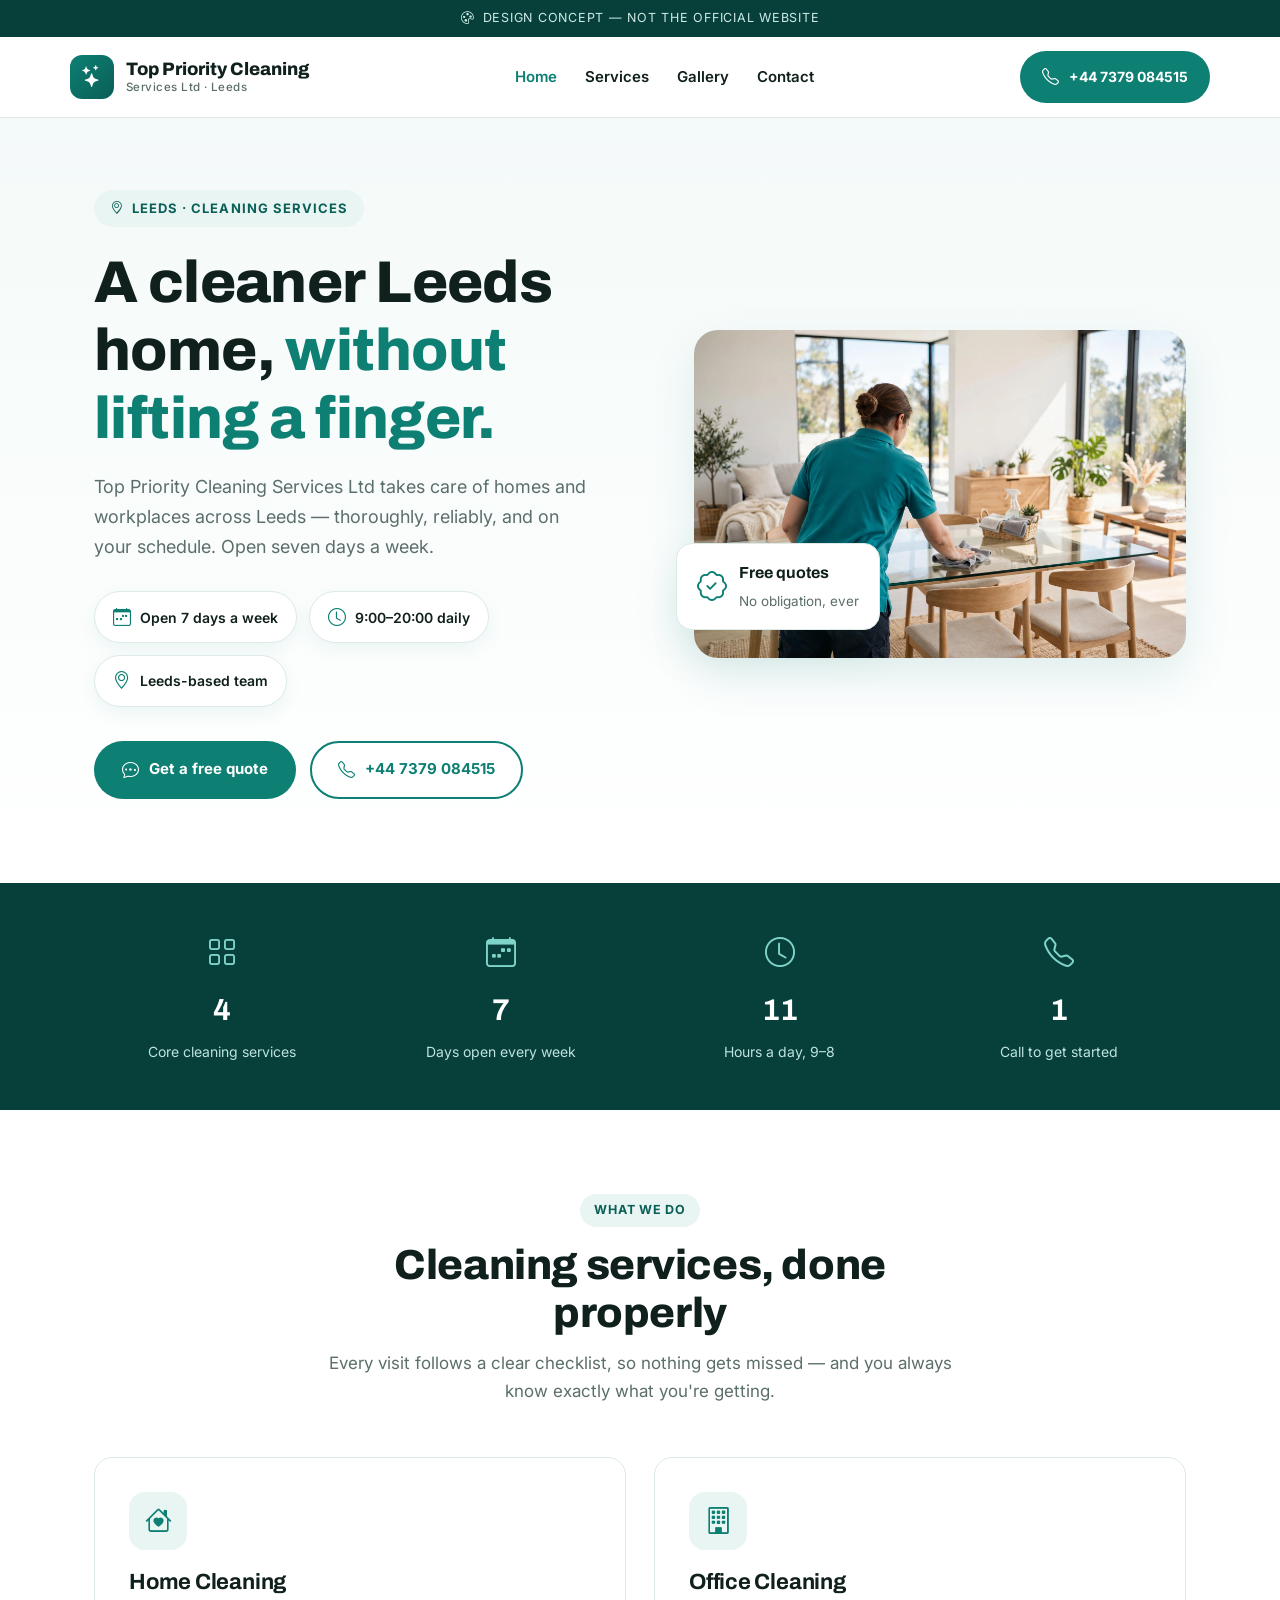
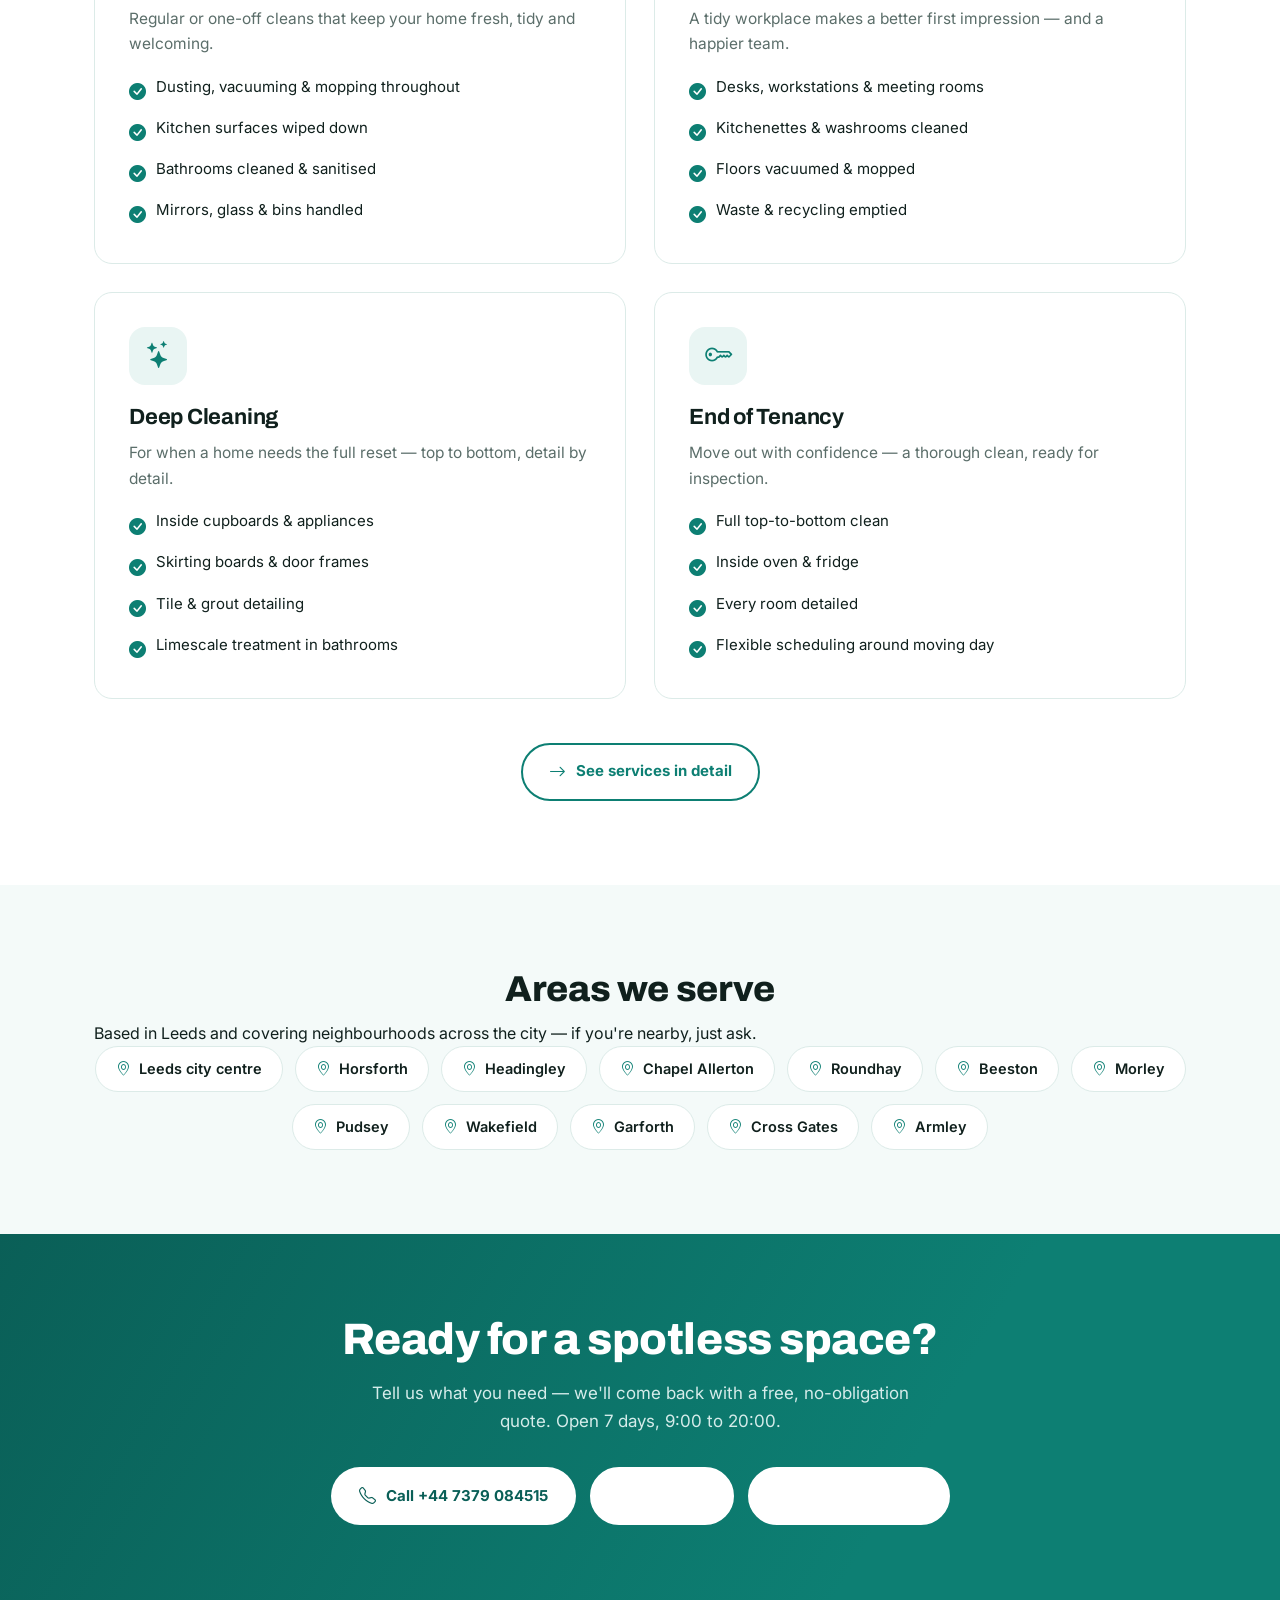
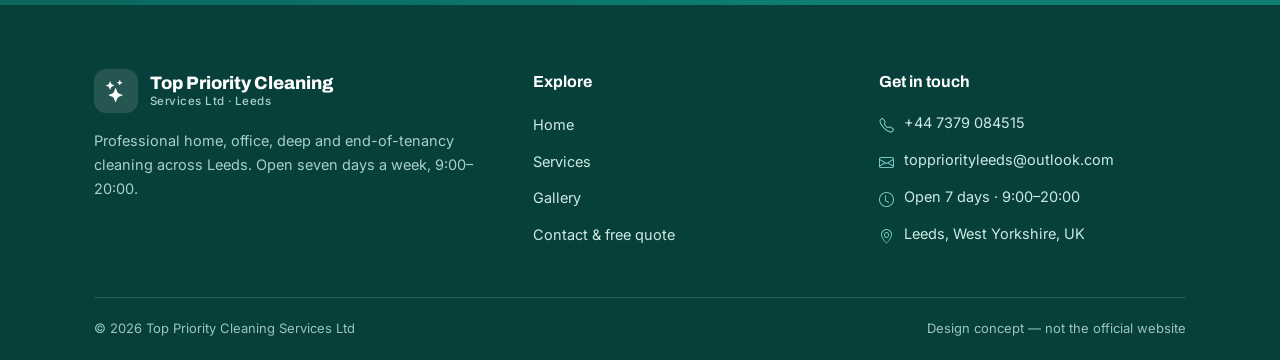
==== index.html @ 4280aad9 "Demo website concept for Top Priority Cleaning Services (Leeds, UK)" ====
<!DOCTYPE html>
<html lang="en-GB">
<head>
<meta charset="UTF-8">
<meta name="viewport" content="width=device-width, initial-scale=1.0">
<title>Top Priority Cleaning Services Ltd — Professional Cleaning in Leeds</title>
<meta name="description" content="Top Priority Cleaning Services Ltd — home, office, deep and end-of-tenancy cleaning across Leeds. Open 7 days, 9:00–20:00. Free quotes.">
<link href="https://cdn.jsdelivr.net/npm/bootstrap-icons@1.11.3/font/bootstrap-icons.min.css" rel="stylesheet">
<link rel="preconnect" href="https://fonts.googleapis.com">
<link rel="preconnect" href="https://fonts.gstatic.com" crossorigin>
<link href="https://fonts.googleapis.com/css2?family=Archivo:wght@600;700;800&family=Inter:wght@400;500;600;700&display=swap" rel="stylesheet">
<link rel="stylesheet" href="styles.css">
</head>
<body>

<div class="ribbon"><i class="bi bi-palette"></i>Design concept — not the official website</div>

<header class="site-header">
  <div class="wrap nav">
    <a class="brand" href="index.html">
      <span class="brand-mark"><i class="bi bi-stars"></i></span>
      <span class="brand-name">Top Priority Cleaning<small>Services Ltd · Leeds</small></span>
    </a>
    <input type="checkbox" id="nav-toggle" class="nav-toggle">
    <label for="nav-toggle" class="hamburger" aria-label="Menu"><i class="bi bi-list"></i></label>
    <ul class="nav-links">
      <li><a href="index.html" class="active">Home</a></li>
      <li><a href="services.html">Services</a></li>
      <li><a href="gallery.html">Gallery</a></li>
      <li><a href="contact.html">Contact</a></li>
    </ul>
    <div class="nav-cta">
      <a class="btn btn-teal btn-sm" href="tel:+447379084515"><i class="bi bi-telephone"></i>+44 7379 084515</a>
    </div>
  </div>
</header>

<section class="hero">
  <div class="wrap hero-grid">
    <div>
      <span class="kicker"><i class="bi bi-geo-alt"></i>Leeds · Cleaning services</span>
      <h1>A cleaner Leeds home, <span class="accent">without lifting a finger.</span></h1>
      <p class="lead">Top Priority Cleaning Services Ltd takes care of homes and workplaces across Leeds — thoroughly, reliably, and on your schedule. Open seven days a week.</p>
      <div class="trust-chips">
        <span class="chip"><i class="bi bi-calendar-week"></i>Open 7 days a week</span>
        <span class="chip"><i class="bi bi-clock"></i>9:00–20:00 daily</span>
        <span class="chip"><i class="bi bi-geo-alt"></i>Leeds-based team</span>
      </div>
      <div class="hero-ctas">
        <a class="btn btn-teal" href="contact.html"><i class="bi bi-chat-dots"></i>Get a free quote</a>
        <a class="btn btn-outline" href="tel:+447379084515"><i class="bi bi-telephone"></i>+44 7379 084515</a>
      </div>
    </div>
    <div class="hero-media">
      <img src="images/cleaning-hero.jpg" alt="Professional cleaner refreshing a bright living room">
      <div class="hero-badge">
        <i class="bi bi-patch-check"></i>
        <div><strong>Free quotes</strong><span>No obligation, ever</span></div>
      </div>
    </div>
  </div>
</section>

<div class="stats">
  <div class="wrap stats-grid">
    <div class="stat"><i class="bi bi-grid"></i><strong>4</strong><span>Core cleaning services</span></div>
    <div class="stat"><i class="bi bi-calendar-week"></i><strong>7</strong><span>Days open every week</span></div>
    <div class="stat"><i class="bi bi-clock"></i><strong>11</strong><span>Hours a day, 9–8</span></div>
    <div class="stat"><i class="bi bi-telephone"></i><strong>1</strong><span>Call to get started</span></div>
  </div>
</div>

<section id="services">
  <div class="wrap">
    <div class="services-head">
      <span class="tag">What we do</span>
      <h2>Cleaning services, done properly</h2>
      <p>Every visit follows a clear checklist, so nothing gets missed — and you always know exactly what you're getting.</p>
    </div>
    <div class="service-grid">
      <article class="service-card">
        <div class="service-icon"><i class="bi bi-house-heart"></i></div>
        <h3>Home Cleaning</h3>
        <p>Regular or one-off cleans that keep your home fresh, tidy and welcoming.</p>
        <ul class="checklist">
          <li><i class="bi bi-check-circle-fill"></i>Dusting, vacuuming &amp; mopping throughout</li>
          <li><i class="bi bi-check-circle-fill"></i>Kitchen surfaces wiped down</li>
          <li><i class="bi bi-check-circle-fill"></i>Bathrooms cleaned &amp; sanitised</li>
          <li><i class="bi bi-check-circle-fill"></i>Mirrors, glass &amp; bins handled</li>
        </ul>
      </article>
      <article class="service-card">
        <div class="service-icon"><i class="bi bi-building"></i></div>
        <h3>Office Cleaning</h3>
        <p>A tidy workplace makes a better first impression — and a happier team.</p>
        <ul class="checklist">
          <li><i class="bi bi-check-circle-fill"></i>Desks, workstations &amp; meeting rooms</li>
          <li><i class="bi bi-check-circle-fill"></i>Kitchenettes &amp; washrooms cleaned</li>
          <li><i class="bi bi-check-circle-fill"></i>Floors vacuumed &amp; mopped</li>
          <li><i class="bi bi-check-circle-fill"></i>Waste &amp; recycling emptied</li>
        </ul>
      </article>
      <article class="service-card">
        <div class="service-icon"><i class="bi bi-stars"></i></div>
        <h3>Deep Cleaning</h3>
        <p>For when a home needs the full reset — top to bottom, detail by detail.</p>
        <ul class="checklist">
          <li><i class="bi bi-check-circle-fill"></i>Inside cupboards &amp; appliances</li>
          <li><i class="bi bi-check-circle-fill"></i>Skirting boards &amp; door frames</li>
          <li><i class="bi bi-check-circle-fill"></i>Tile &amp; grout detailing</li>
          <li><i class="bi bi-check-circle-fill"></i>Limescale treatment in bathrooms</li>
        </ul>
      </article>
      <article class="service-card">
        <div class="service-icon"><i class="bi bi-key"></i></div>
        <h3>End of Tenancy</h3>
        <p>Move out with confidence — a thorough clean, ready for inspection.</p>
        <ul class="checklist">
          <li><i class="bi bi-check-circle-fill"></i>Full top-to-bottom clean</li>
          <li><i class="bi bi-check-circle-fill"></i>Inside oven &amp; fridge</li>
          <li><i class="bi bi-check-circle-fill"></i>Every room detailed</li>
          <li><i class="bi bi-check-circle-fill"></i>Flexible scheduling around moving day</li>
        </ul>
      </article>
    </div>
    <div class="services-more">
      <a class="btn btn-outline" href="services.html"><i class="bi bi-arrow-right"></i>See services in detail</a>
    </div>
  </div>
</section>

<section class="areas">
  <div class="wrap">
    <h2>Areas we serve</h2>
    <p>Based in Leeds and covering neighbourhoods across the city — if you're nearby, just ask.</p>
    <div class="area-pills">
      <span><i class="bi bi-geo-alt"></i>Leeds city centre</span>
      <span><i class="bi bi-geo-alt"></i>Horsforth</span>
      <span><i class="bi bi-geo-alt"></i>Headingley</span>
      <span><i class="bi bi-geo-alt"></i>Chapel Allerton</span>
      <span><i class="bi bi-geo-alt"></i>Roundhay</span>
      <span><i class="bi bi-geo-alt"></i>Beeston</span>
      <span><i class="bi bi-geo-alt"></i>Morley</span>
      <span><i class="bi bi-geo-alt"></i>Pudsey</span>
      <span><i class="bi bi-geo-alt"></i>Wakefield</span>
      <span><i class="bi bi-geo-alt"></i>Garforth</span>
      <span><i class="bi bi-geo-alt"></i>Cross Gates</span>
      <span><i class="bi bi-geo-alt"></i>Armley</span>
    </div>
  </div>
</section>

<div class="cta-band">
  <h2>Ready for a spotless space?</h2>
  <p>Tell us what you need — we'll come back with a free, no-obligation quote. Open 7 days, 9:00 to 20:00.</p>
  <div class="row">
    <a class="btn btn-white" href="tel:+447379084515"><i class="bi bi-telephone"></i>Call +44 7379 084515</a>
    <a class="btn btn-outline" style="border-color:#fff;color:#fff" href="mailto:toppriorityleeds@outlook.com"><i class="bi bi-envelope"></i>Email us</a>
    <a class="btn btn-outline" style="border-color:#fff;color:#fff" href="contact.html"><i class="bi bi-chat-dots"></i>Request a quote</a>
  </div>
</div>

<footer>
  <div class="wrap">
    <div class="footer-grid">
      <div>
        <div class="footer-brand">
          <span class="brand-mark"><i class="bi bi-stars"></i></span>
          <span class="brand-name">Top Priority Cleaning<small style="color:#a9cfca">Services Ltd · Leeds</small></span>
        </div>
        <p>Professional home, office, deep and end-of-tenancy cleaning across Leeds. Open seven days a week, 9:00–20:00.</p>
      </div>
      <div>
        <h4>Explore</h4>
        <ul>
          <li><a href="index.html">Home</a></li>
          <li><a href="services.html">Services</a></li>
          <li><a href="gallery.html">Gallery</a></li>
          <li><a href="contact.html">Contact &amp; free quote</a></li>
        </ul>
      </div>
      <div>
        <h4>Get in touch</h4>
        <ul class="footer-contact">
          <li><i class="bi bi-telephone"></i><span>+44 7379 084515</span></li>
          <li><i class="bi bi-envelope"></i><span>toppriorityleeds@outlook.com</span></li>
          <li><i class="bi bi-clock"></i><span>Open 7 days · 9:00–20:00</span></li>
          <li><i class="bi bi-geo-alt"></i><span>Leeds, West Yorkshire, UK</span></li>
        </ul>
      </div>
    </div>
    <div class="footer-bottom">
      <span>© 2026 Top Priority Cleaning Services Ltd</span>
      <span>Design concept — not the official website</span>
    </div>
  </div>
</footer>

</body>
</html>
---- styles.css ----
/* Top Priority Cleaning Services Ltd — design concept */
:root{
  --teal:#0d7f73;
  --teal-dark:#0a5f57;
  --teal-deep:#073f3a;
  --teal-tint:#e9f5f3;
  --teal-soft:#f4faf9;
  --ink:#10201d;
  --muted:#5b6e6a;
  --white:#ffffff;
  --line:#dcebe8;
  --radius:18px;
  --shadow:0 18px 45px rgba(13,127,115,.12);
}
*{margin:0;padding:0;box-sizing:border-box}
html{scroll-behavior:smooth}
body{font-family:'Inter',system-ui,-apple-system,sans-serif;color:var(--ink);background:var(--white);line-height:1.65;font-size:16px}
h1,h2,h3{font-family:'Archivo','Inter',sans-serif;line-height:1.15;letter-spacing:-.01em}
img{max-width:100%;display:block}
a{color:var(--teal);text-decoration:none}
.wrap{max-width:1140px;margin:0 auto;padding:0 24px}
section{padding:84px 0}

/* concept ribbon */
.ribbon{background:var(--teal-deep);color:#cdeae5;text-align:center;font-size:12.5px;letter-spacing:.06em;padding:8px 16px;text-transform:uppercase}
.ribbon i{margin-right:8px}

/* header */
.site-header{background:#fff;border-bottom:1px solid var(--line);position:sticky;top:0;z-index:50}
.nav{display:flex;align-items:center;justify-content:space-between;gap:16px;padding:14px 0}
.brand{display:flex;align-items:center;gap:12px;color:var(--ink)}
.brand-mark{width:44px;height:44px;border-radius:12px;background:linear-gradient(135deg,var(--teal),var(--teal-dark));display:flex;align-items:center;justify-content:center;color:#fff;font-size:22px}
.brand-name{font-family:'Archivo';font-weight:800;font-size:18px;line-height:1.2}
.brand-name small{display:block;font-family:'Inter';font-weight:500;font-size:11.5px;color:var(--muted);letter-spacing:.04em}
.nav-links{display:flex;align-items:center;gap:28px;list-style:none}
.nav-links a{color:var(--ink);font-weight:600;font-size:15px}
.nav-links a:hover,.nav-links a.active{color:var(--teal)}
.nav-cta{display:flex;align-items:center;gap:14px}
.btn{display:inline-flex;align-items:center;gap:10px;font-weight:700;font-size:15px;padding:13px 26px;border-radius:999px;border:2px solid transparent;cursor:pointer;transition:.2s}
.btn i{font-size:17px}
.btn-teal{background:var(--teal);color:#fff}
.btn-teal:hover{background:var(--teal-dark)}
.btn-outline{border-color:var(--teal);color:var(--teal);background:#fff}
.btn-outline:hover{background:var(--teal-tint)}
.btn-white{background:#fff;color:var(--teal-dark)}
.btn-white:hover{background:var(--teal-tint)}
.btn-sm{padding:10px 20px;font-size:14px}
.nav-toggle{display:none}
.hamburger{display:none;font-size:28px;color:var(--teal-dark);cursor:pointer}

/* hero */
.hero{background:linear-gradient(180deg,var(--teal-soft) 0%,#fff 100%);padding:72px 0 84px;overflow:hidden}
.hero-grid{display:grid;grid-template-columns:1.05fr .95fr;gap:56px;align-items:center}
.kicker{display:inline-flex;align-items:center;gap:8px;background:var(--teal-tint);color:var(--teal-dark);font-weight:700;font-size:13px;letter-spacing:.08em;text-transform:uppercase;padding:8px 16px;border-radius:999px;margin-bottom:22px}
.hero h1{font-size:clamp(38px,4.6vw,60px);font-weight:800;margin-bottom:20px}
.hero h1 .accent{color:var(--teal)}
.hero p.lead{font-size:18px;color:var(--muted);max-width:46ch;margin-bottom:30px}
.trust-chips{display:flex;flex-wrap:wrap;gap:12px;margin-bottom:34px}
.chip{display:inline-flex;align-items:center;gap:9px;background:#fff;border:1px solid var(--line);border-radius:999px;padding:10px 18px;font-weight:600;font-size:14px;box-shadow:0 6px 18px rgba(13,127,115,.07)}
.chip i{color:var(--teal);font-size:18px}
.hero-ctas{display:flex;flex-wrap:wrap;gap:14px}
.hero-media{position:relative}
.hero-media img{border-radius:24px;box-shadow:var(--shadow)}
.hero-badge{position:absolute;left:-18px;bottom:28px;background:#fff;border:1px solid var(--line);border-radius:16px;padding:16px 20px;box-shadow:var(--shadow);display:flex;gap:12px;align-items:center}
.hero-badge i{font-size:30px;color:var(--teal)}
.hero-badge strong{display:block;font-family:'Archivo';font-size:16px}
.hero-badge span{font-size:13.5px;color:var(--muted)}

/* stats strip */
.stats{background:var(--teal-deep);color:#fff;padding:46px 0}
.stats-grid{display:grid;grid-template-columns:repeat(4,1fr);gap:24px;text-align:center}
.stat i{font-size:30px;color:#7fd4c9}
.stat strong{display:block;font-family:'Archivo';font-size:30px;margin:8px 0 2px}
.stat span{font-size:14px;color:#bfe3de}

/* services */
.services-head{text-align:center;max-width:640px;margin:0 auto 52px}
.services-head h2{font-size:clamp(30px,3.4vw,42px);font-weight:800;margin:14px 0 12px}
.services-head p{color:var(--muted);font-size:17px}
.service-grid{display:grid;grid-template-columns:repeat(2,1fr);gap:28px}
.service-card{border:1px solid var(--line);border-radius:var(--radius);padding:34px;background:#fff;transition:.25s}
.service-card:hover{transform:translateY(-6px);box-shadow:var(--shadow);border-color:#bcdcd7}
.service-icon{width:58px;height:58px;border-radius:16px;background:var(--teal-tint);color:var(--teal);display:flex;align-items:center;justify-content:center;font-size:27px;margin-bottom:20px}
.service-card h3{font-size:22px;margin-bottom:10px}
.service-card>p{color:var(--muted);font-size:15.5px;margin-bottom:18px}
.checklist{list-style:none;display:grid;gap:10px}
.checklist li{display:flex;gap:10px;align-items:flex-start;font-size:15px}
.checklist i{color:var(--teal);font-size:17px;margin-top:3px}
.services-more{text-align:center;margin-top:44px}

/* areas strip */
.areas{background:var(--teal-soft)}
.areas h2{text-align:center;font-size:clamp(26px,3vw,36px);font-weight:800;margin-bottom:10px}
.areas>p{text-align:center;color:var(--muted);max-width:560px;margin:0 auto 36px}
.area-pills{display:flex;flex-wrap:wrap;gap:12px;justify-content:center}
.area-pills span{display:inline-flex;align-items:center;gap:8px;background:#fff;border:1px solid var(--line);padding:10px 20px;border-radius:999px;font-weight:600;font-size:14.5px}
.area-pills i{color:var(--teal)}

/* cta band */
.cta-band{background:linear-gradient(120deg,var(--teal-dark),var(--teal) 70%);color:#fff;text-align:center;padding:80px 24px;border-radius:0}
.cta-band h2{font-size:clamp(30px,3.6vw,44px);font-weight:800;margin-bottom:14px}
.cta-band p{color:#d5ecea;font-size:17px;max-width:560px;margin:0 auto 32px}
.cta-band .row{display:flex;flex-wrap:wrap;gap:14px;justify-content:center}

/* page banner */
.page-banner{background:linear-gradient(120deg,var(--teal-soft),#fff);padding:64px 0 56px;border-bottom:1px solid var(--line)}
.page-banner h1{font-size:clamp(32px,4vw,48px);font-weight:800;margin:12px 0 10px}
.page-banner p{color:var(--muted);font-size:17px;max-width:60ch}

/* service detail blocks */
.detail-block{display:grid;grid-template-columns:1fr 1fr;gap:56px;align-items:center;padding:64px 0;border-bottom:1px solid var(--line)}
.detail-block:last-of-type{border-bottom:none}
.detail-block.flip>.detail-media{order:2}
.detail-media img{border-radius:20px;box-shadow:var(--shadow)}
.detail-block h2{font-size:clamp(26px,3vw,34px);font-weight:800;margin:12px 0 12px}
.detail-block>p{color:var(--muted);margin-bottom:20px}
.tag{display:inline-block;background:var(--teal-tint);color:var(--teal-dark);font-weight:700;font-size:12.5px;letter-spacing:.06em;text-transform:uppercase;padding:6px 14px;border-radius:999px}
.detail-cta{margin-top:26px;display:flex;gap:12px;flex-wrap:wrap}

/* gallery */
.gallery-grid{display:grid;grid-template-columns:repeat(2,1fr);gap:26px}
.g-item{border-radius:20px;overflow:hidden;position:relative;box-shadow:var(--shadow)}
.g-item img{height:320px;width:100%;object-fit:cover;transition:.3s}
.g-item:hover img{transform:scale(1.04)}
.g-item figcaption{position:absolute;left:0;right:0;bottom:0;background:linear-gradient(0deg,rgba(7,63,58,.88),transparent);color:#fff;padding:44px 24px 20px;font-weight:600;display:flex;align-items:center;gap:10px}
.g-item figcaption i{color:#8fd8cd}

/* contact */
.contact-grid{display:grid;grid-template-columns:1fr 1.15fr;gap:40px;align-items:start}
.contact-cards{display:grid;gap:16px;margin-bottom:8px}
.contact-card{display:flex;gap:16px;align-items:flex-start;border:1px solid var(--line);border-radius:16px;padding:20px 22px;background:#fff}
.contact-card .ci{width:48px;height:48px;flex-shrink:0;border-radius:14px;background:var(--teal-tint);color:var(--teal);display:flex;align-items:center;justify-content:center;font-size:22px}
.contact-card strong{display:block;font-family:'Archivo';font-size:16px;margin-bottom:2px}
.contact-card p,.contact-card a{font-size:15px;color:var(--muted)}
.contact-card a.big{font-size:17px;font-weight:700;color:var(--teal-dark)}
.form-card{border:1px solid var(--line);border-radius:20px;padding:36px;background:var(--teal-soft);box-shadow:var(--shadow)}
.form-card h2{font-size:24px;margin-bottom:8px}
.form-card>p{color:var(--muted);font-size:15px;margin-bottom:24px}
.field{margin-bottom:18px}
.field label{display:block;font-weight:600;font-size:14px;margin-bottom:7px}
.field input,.field select,.field textarea{width:100%;border:1px solid var(--line);border-radius:12px;padding:13px 15px;font:inherit;font-size:15px;background:#fff}
.field input:focus,.field select:focus,.field textarea:focus{outline:2px solid var(--teal);border-color:var(--teal)}
.field textarea{resize:vertical;min-height:120px}
.form-note{font-size:13px;color:var(--muted);margin-top:14px}

/* footer */
footer{background:var(--teal-deep);color:#cdeae5;padding:64px 0 0;margin-top:0}
.footer-grid{display:grid;grid-template-columns:1.3fr 1fr 1fr;gap:40px;padding-bottom:48px}
.footer-brand{display:flex;align-items:center;gap:12px;margin-bottom:16px;color:#fff}
.footer-brand .brand-mark{background:rgba(255,255,255,.12)}
.footer-grid p{font-size:14.5px;color:#a9cfca}
.footer-grid h4{color:#fff;font-family:'Archivo';font-size:16px;margin-bottom:16px}
.footer-grid ul{list-style:none;display:grid;gap:10px}
.footer-grid ul a{color:#cdeae5;font-size:14.5px}
.footer-grid ul a:hover{color:#fff}
.footer-contact li{display:flex;gap:10px;align-items:flex-start;font-size:14.5px}
.footer-contact i{color:#7fd4c9;margin-top:3px}
.footer-bottom{border-top:1px solid rgba(255,255,255,.14);padding:20px 0;display:flex;flex-wrap:wrap;gap:10px;justify-content:space-between;font-size:13px;color:#9cc4be}

/* responsive */
@media(max-width:860px){
  .hero-grid,.detail-block,.contact-grid{grid-template-columns:1fr}
  .stats-grid{grid-template-columns:repeat(2,1fr)}
  .service-grid{grid-template-columns:1fr}
  .gallery-grid{grid-template-columns:1fr}
  .footer-grid{grid-template-columns:1fr}
  .detail-block.flip>.detail-media{order:0}
  .hero-badge{left:12px}
  section{padding:60px 0}
  .hamburger{display:block}
  .nav-links{position:absolute;top:100%;left:0;right:0;background:#fff;flex-direction:column;align-items:flex-start;gap:0;padding:0;max-height:0;overflow:hidden;transition:max-height .3s;border-bottom:1px solid var(--line)}
  .nav-links li{width:100%}
  .nav-links a{display:block;padding:14px 24px;border-top:1px solid var(--line)}
  .nav-toggle:checked~.nav-links{max-height:320px}
  .nav{position:relative}
  .nav-cta .btn{display:none}
}
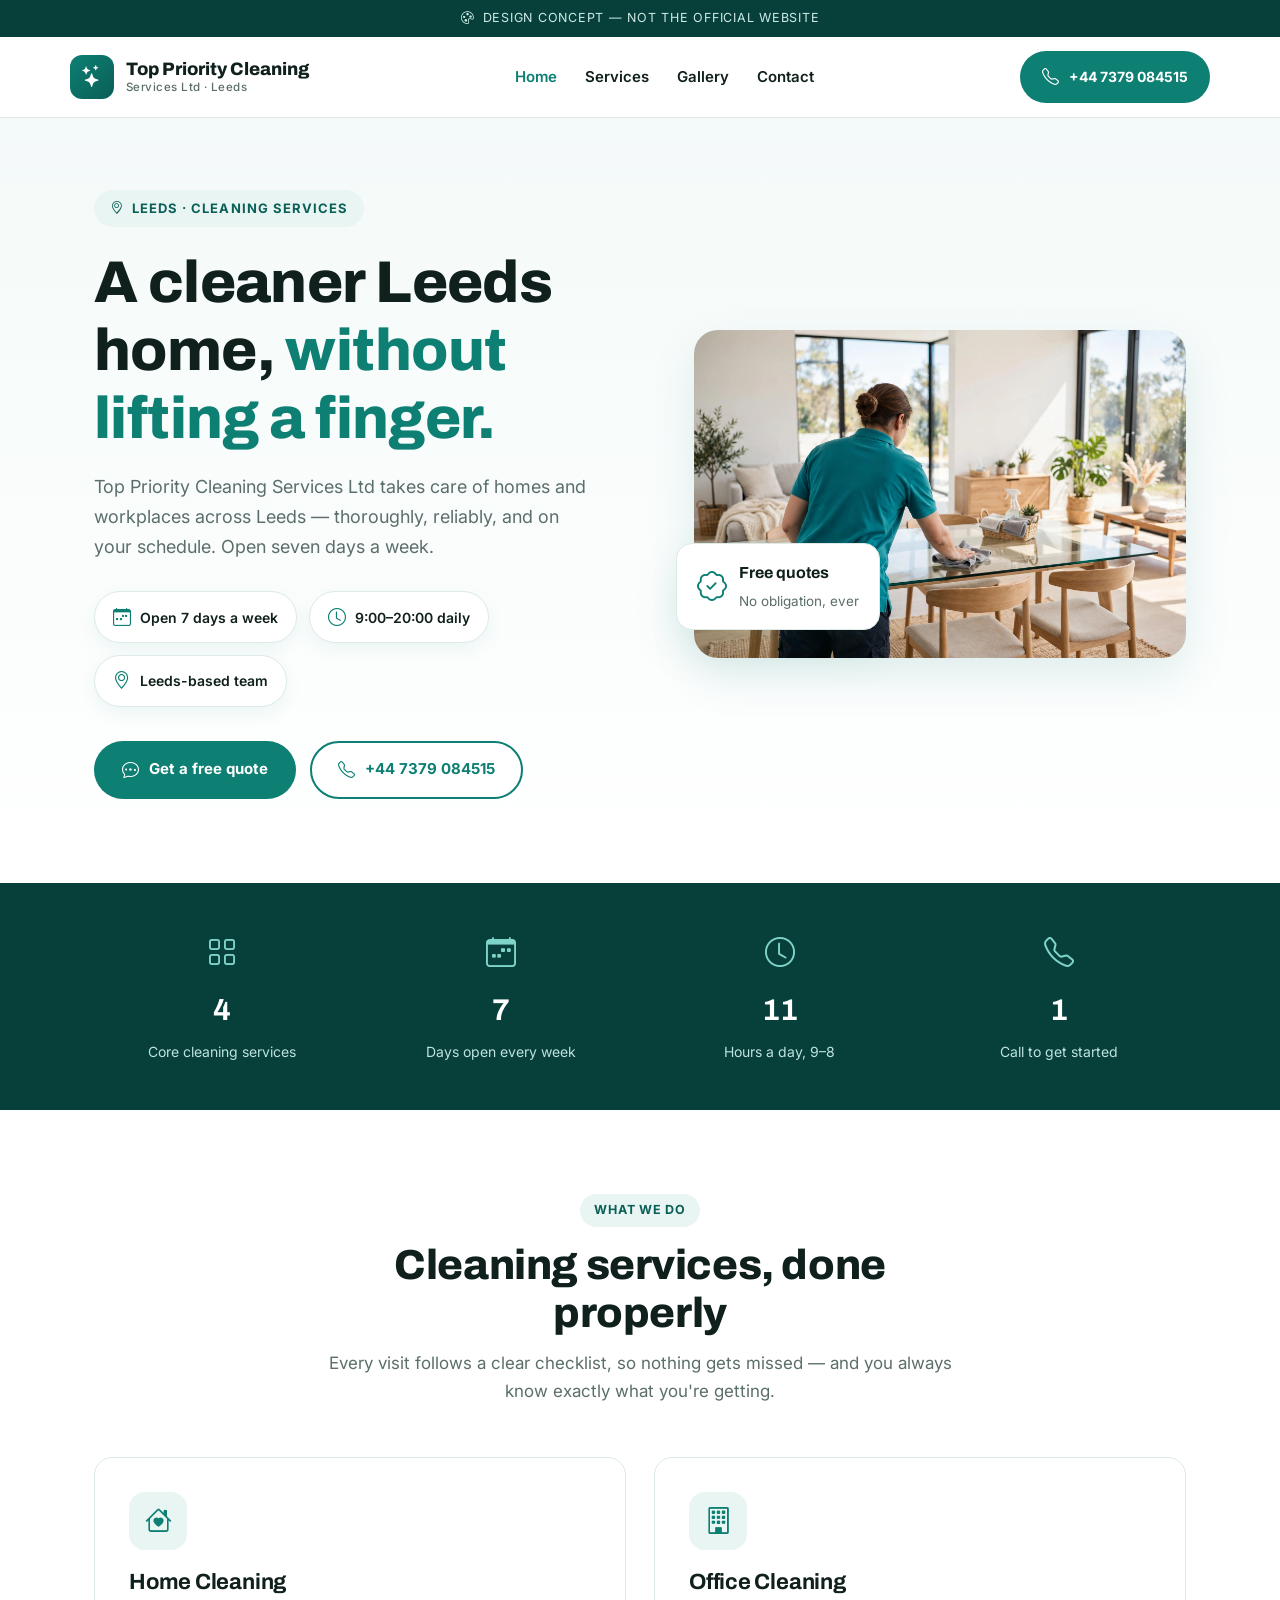
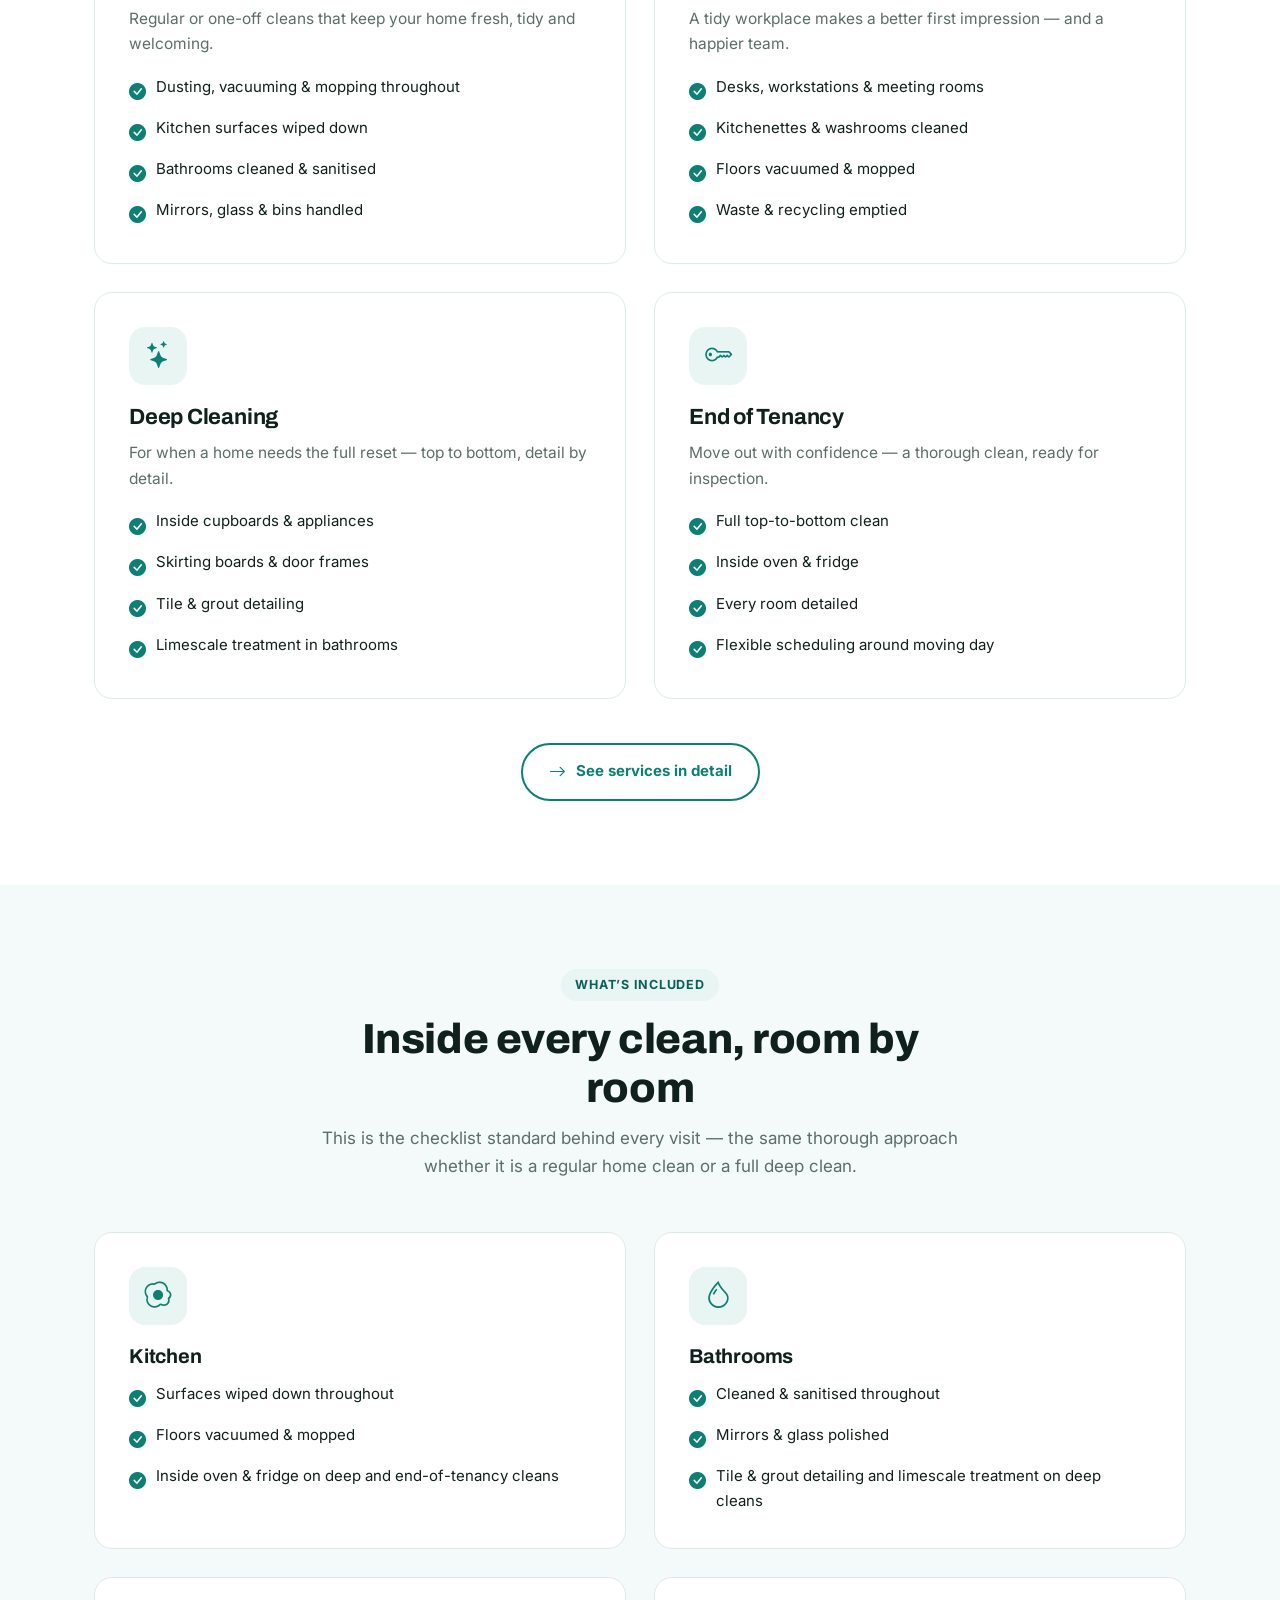
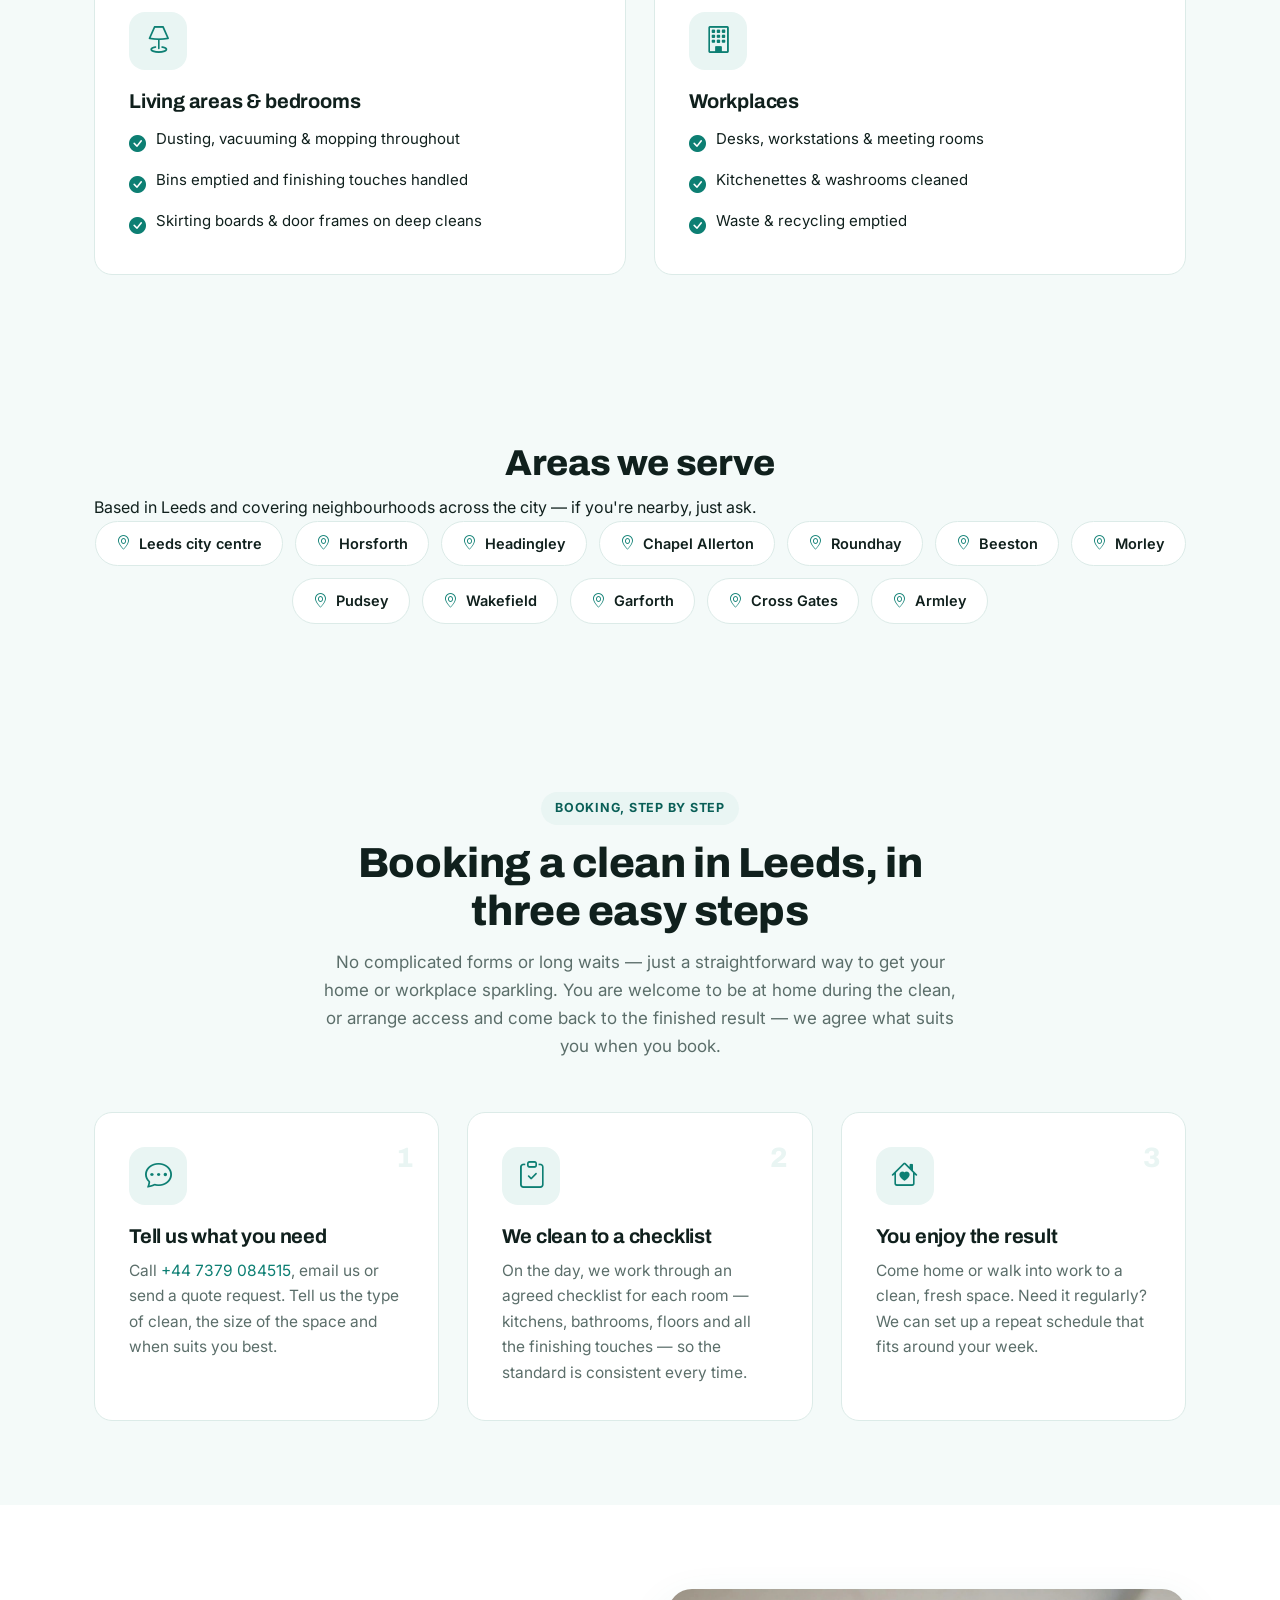
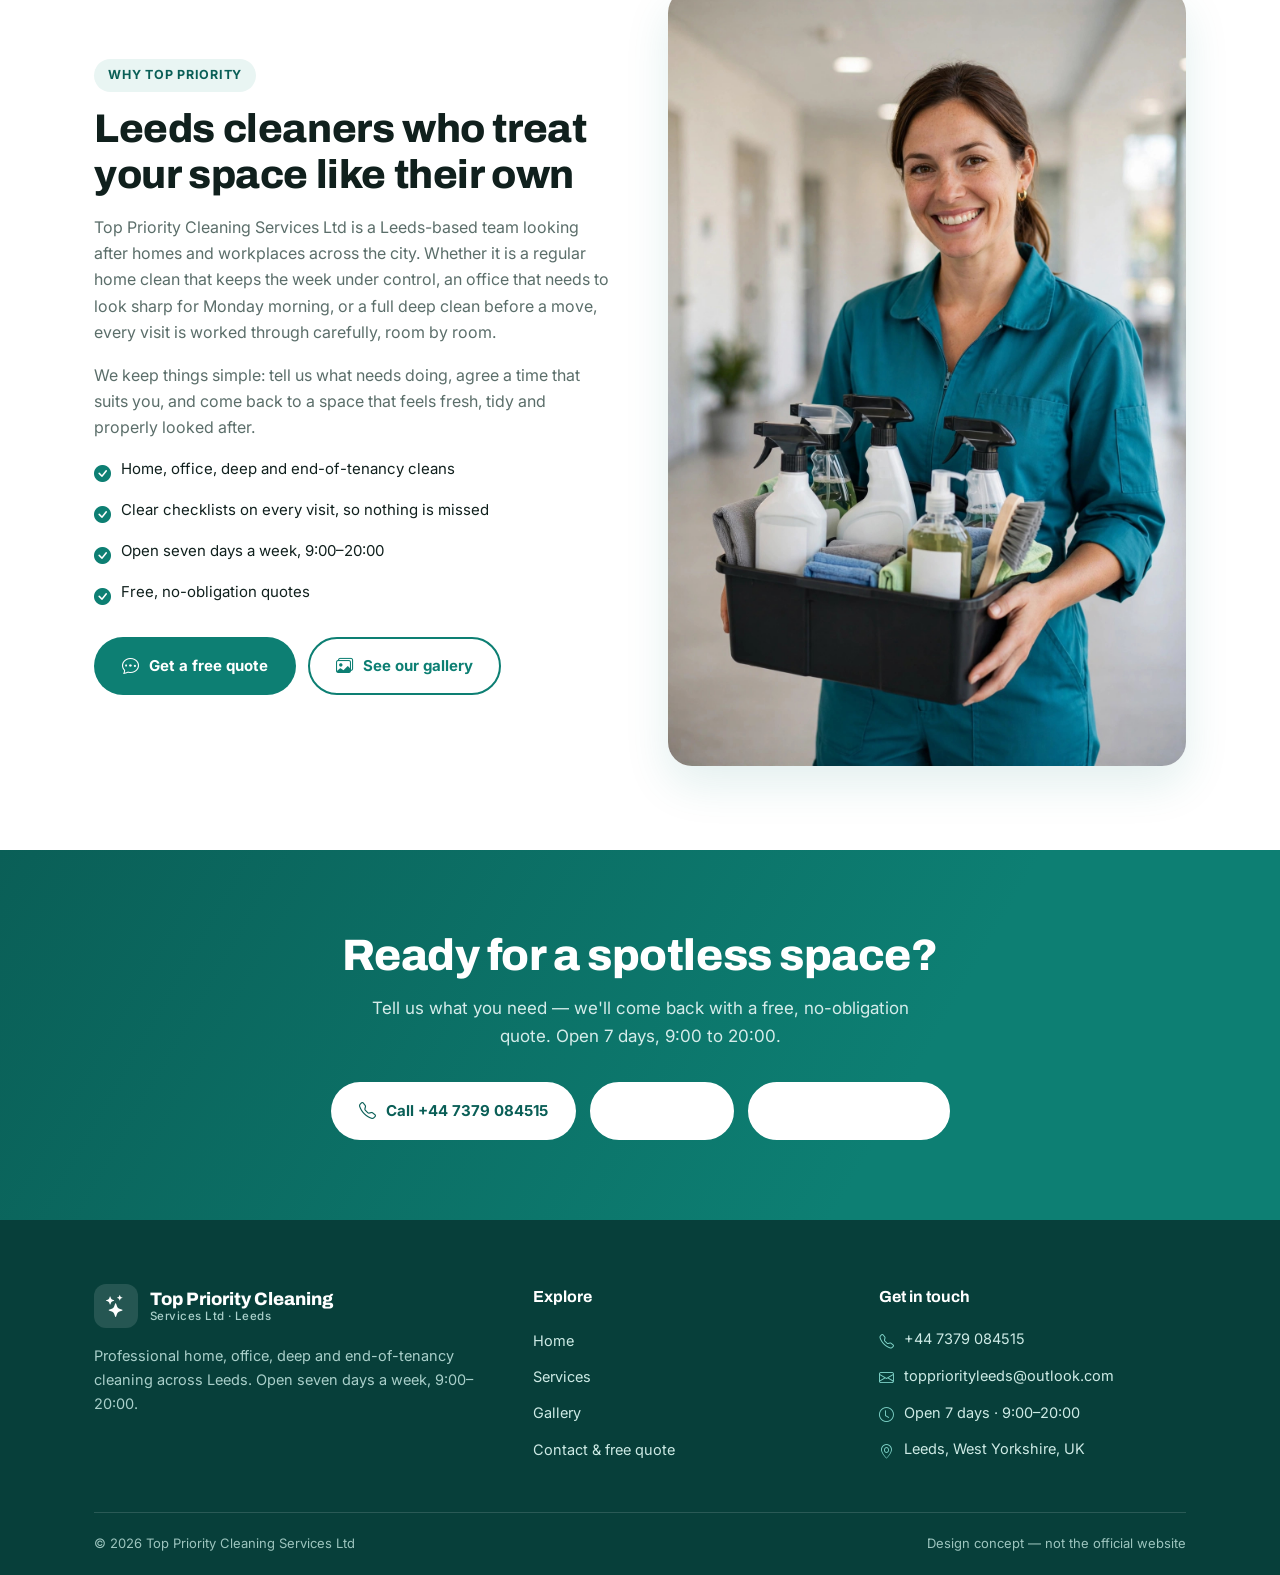
==== commit aaa4234a: "Demo website concept for Top Priority Cleaning Services (Leeds, UK)" ====
--- a/index.html
+++ b/index.html
@@ -129,6 +129,55 @@
   </div>
 </section>
 
+
+<section class="included-sec">
+  <div class="wrap">
+    <div class="services-head">
+      <span class="tag">What&rsquo;s included</span>
+      <h2>Inside every clean, room by room</h2>
+      <p>This is the checklist standard behind every visit &mdash; the same thorough approach whether it is a regular home clean or a full deep clean.</p>
+    </div>
+    <div class="included-grid">
+      <article class="included-card">
+        <div class="service-icon"><i class="bi bi-egg-fried"></i></div>
+        <h3>Kitchen</h3>
+        <ul class="checklist">
+          <li><i class="bi bi-check-circle-fill"></i>Surfaces wiped down throughout</li>
+          <li><i class="bi bi-check-circle-fill"></i>Floors vacuumed &amp; mopped</li>
+          <li><i class="bi bi-check-circle-fill"></i>Inside oven &amp; fridge on deep and end-of-tenancy cleans</li>
+        </ul>
+      </article>
+      <article class="included-card">
+        <div class="service-icon"><i class="bi bi-droplet"></i></div>
+        <h3>Bathrooms</h3>
+        <ul class="checklist">
+          <li><i class="bi bi-check-circle-fill"></i>Cleaned &amp; sanitised throughout</li>
+          <li><i class="bi bi-check-circle-fill"></i>Mirrors &amp; glass polished</li>
+          <li><i class="bi bi-check-circle-fill"></i>Tile &amp; grout detailing and limescale treatment on deep cleans</li>
+        </ul>
+      </article>
+      <article class="included-card">
+        <div class="service-icon"><i class="bi bi-lamp"></i></div>
+        <h3>Living areas &amp; bedrooms</h3>
+        <ul class="checklist">
+          <li><i class="bi bi-check-circle-fill"></i>Dusting, vacuuming &amp; mopping throughout</li>
+          <li><i class="bi bi-check-circle-fill"></i>Bins emptied and finishing touches handled</li>
+          <li><i class="bi bi-check-circle-fill"></i>Skirting boards &amp; door frames on deep cleans</li>
+        </ul>
+      </article>
+      <article class="included-card">
+        <div class="service-icon"><i class="bi bi-building"></i></div>
+        <h3>Workplaces</h3>
+        <ul class="checklist">
+          <li><i class="bi bi-check-circle-fill"></i>Desks, workstations &amp; meeting rooms</li>
+          <li><i class="bi bi-check-circle-fill"></i>Kitchenettes &amp; washrooms cleaned</li>
+          <li><i class="bi bi-check-circle-fill"></i>Waste &amp; recycling emptied</li>
+        </ul>
+      </article>
+    </div>
+  </div>
+</section>
+
 <section class="areas">
   <div class="wrap">
     <h2>Areas we serve</h2>
@@ -150,6 +199,40 @@
   </div>
 </section>
 
+<section class="enrich-steps-sec">
+  <div class="wrap">
+    <div class="services-head">
+      <span class="tag">Booking, step by step</span>
+      <h2>Booking a clean in Leeds, in three easy steps</h2>
+      <p>No complicated forms or long waits &mdash; just a straightforward way to get your home or workplace sparkling. You are welcome to be at home during the clean, or arrange access and come back to the finished result &mdash; we agree what suits you when you book.</p>
+    </div>
+    <div class="enrich-steps">
+      <article class="enrich-step"><div class="service-icon"><i class="bi bi-chat-dots"></i></div><span class="enrich-step-n">1</span><h3>Tell us what you need</h3><p>Call <a href="tel:+447379084515">+44 7379 084515</a>, email us or send a quote request. Tell us the type of clean, the size of the space and when suits you best.</p></article>
+      <article class="enrich-step"><div class="service-icon"><i class="bi bi-clipboard-check"></i></div><span class="enrich-step-n">2</span><h3>We clean to a checklist</h3><p>On the day, we work through an agreed checklist for each room &mdash; kitchens, bathrooms, floors and all the finishing touches &mdash; so the standard is consistent every time.</p></article>
+      <article class="enrich-step"><div class="service-icon"><i class="bi bi-house-heart"></i></div><span class="enrich-step-n">3</span><h3>You enjoy the result</h3><p>Come home or walk into work to a clean, fresh space. Need it regularly? We can set up a repeat schedule that fits around your week.</p></article>
+    </div>
+  </div>
+</section>
+
+<section class="enrich-about">
+  <div class="wrap enrich-about-grid">
+    <div>
+      <span class="tag">Why Top Priority</span>
+      <h2>Leeds cleaners who treat your space like their own</h2>
+      <p>Top Priority Cleaning Services Ltd is a Leeds-based team looking after homes and workplaces across the city. Whether it is a regular home clean that keeps the week under control, an office that needs to look sharp for Monday morning, or a full deep clean before a move, every visit is worked through carefully, room by room.</p>
+      <p>We keep things simple: tell us what needs doing, agree a time that suits you, and come back to a space that feels fresh, tidy and properly looked after.</p>
+      <ul class="checklist">
+        <li><i class="bi bi-check-circle-fill"></i>Home, office, deep and end-of-tenancy cleans</li>
+        <li><i class="bi bi-check-circle-fill"></i>Clear checklists on every visit, so nothing is missed</li>
+        <li><i class="bi bi-check-circle-fill"></i>Open seven days a week, 9:00&ndash;20:00</li>
+        <li><i class="bi bi-check-circle-fill"></i>Free, no-obligation quotes</li>
+      </ul>
+      <div class="detail-cta"><a class="btn btn-teal" href="contact.html"><i class="bi bi-chat-dots"></i>Get a free quote</a> <a class="btn btn-outline" href="gallery.html"><i class="bi bi-images"></i>See our gallery</a></div>
+    </div>
+    <div class="enrich-about-media"><img src="images/cleaning-team.jpg" alt="Top Priority Cleaning team kit ready for a Leeds clean" loading="lazy"></div>
+  </div>
+</section>
+
 <div class="cta-band">
   <h2>Ready for a spotless space?</h2>
   <p>Tell us what you need — we'll come back with a free, no-obligation quote. Open 7 days, 9:00 to 20:00.</p>
--- a/styles.css
+++ b/styles.css
@@ -175,3 +175,33 @@
   .nav{position:relative}
   .nav-cta .btn{display:none}
 }
+
+/* --- Homepage enrichment (added sections) --- */
+
+.enrich-about{background:#fff}
+.enrich-about-grid{display:grid;grid-template-columns:1fr 1fr;gap:56px;align-items:center}
+.enrich-about-media img{border-radius:24px;box-shadow:var(--shadow);width:100%;height:auto;object-fit:cover}
+.enrich-about h2{font-size:clamp(28px,3.2vw,40px);font-weight:800;margin:14px 0 16px}
+.enrich-about p{color:var(--muted);margin-bottom:16px}
+.enrich-steps-sec{background:var(--teal-soft)}
+.enrich-steps{display:grid;grid-template-columns:repeat(3,1fr);gap:28px}
+.enrich-step{position:relative;border:1px solid var(--line);border-radius:var(--radius);padding:34px;background:#fff}
+.enrich-step h3{font-size:20px;margin-bottom:10px}
+.enrich-step p{color:var(--muted);font-size:15.5px}
+.enrich-step-n{position:absolute;top:22px;right:24px;font-family:'Archivo';font-weight:800;font-size:28px;color:var(--teal-tint)}
+.enrich-gallery-grid{display:grid;grid-template-columns:repeat(2,1fr);gap:26px}
+.enrich-faq{background:var(--teal-soft)}
+.enrich-faq-wrap{max-width:860px}
+.enrich-faq-list{display:grid;gap:14px}
+.enrich-faq-list details{background:#fff;border:1px solid var(--line);border-radius:14px;padding:20px 24px}
+.enrich-faq-list summary{font-family:'Archivo';font-weight:700;font-size:16.5px;cursor:pointer;color:var(--ink)}
+.enrich-faq-list details p{color:var(--muted);margin-top:10px;font-size:15.5px}
+@media(max-width:860px){.enrich-about-grid,.enrich-steps,.enrich-gallery-grid{grid-template-columns:1fr}}
+
+/* --- Diversification: what's-included checklist (homepage) --- */
+.included-sec{background:var(--teal-soft)}
+.included-grid{display:grid;grid-template-columns:repeat(2,1fr);gap:28px}
+.included-card{border:1px solid var(--line);border-radius:var(--radius);padding:34px;background:#fff}
+.included-card h3{font-size:20px;margin-bottom:14px}
+@media(max-width:860px){.included-grid{grid-template-columns:1fr}}
+
